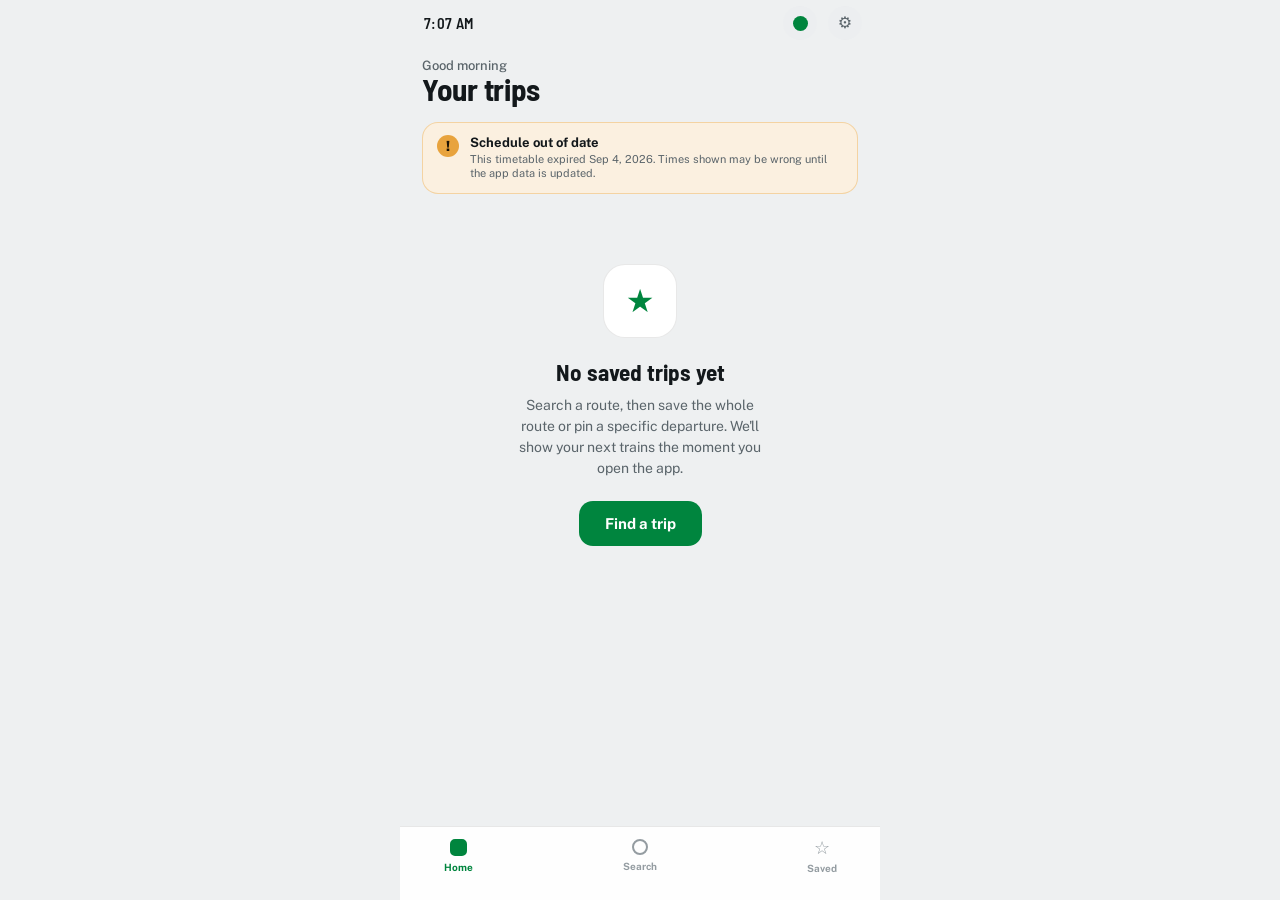
==== docs/index.html @ 58a0aecc "initial commit v1" ====
<!DOCTYPE html>
<html lang="en">
<head>
<meta charset="utf-8">
<meta name="viewport" content="width=device-width, initial-scale=1, viewport-fit=cover, maximum-scale=1">
<meta name="theme-color" content="#0e1113" media="(prefers-color-scheme: dark)">
<meta name="theme-color" content="#eef0f1" media="(prefers-color-scheme: light)">
<meta name="apple-mobile-web-app-capable" content="yes">
<meta name="apple-mobile-web-app-status-bar-style" content="black-translucent">
<meta name="apple-mobile-web-app-title" content="Tracker">
<title>Tracker</title>
<link rel="manifest" href="manifest.webmanifest">
<link rel="icon" href="icon.svg" type="image/svg+xml">
<link rel="icon" href="icon-192.png" sizes="192x192" type="image/png">
<link rel="apple-touch-icon" href="icon-180.png">
<link rel="preconnect" href="https://fonts.googleapis.com">
<link rel="preconnect" href="https://fonts.gstatic.com" crossorigin>
<link href="https://fonts.googleapis.com/css2?family=Barlow+Semi+Condensed:wght@500;600;700&family=Public+Sans:wght@400;500;600;700&display=swap" rel="stylesheet">
<link rel="stylesheet" href="styles.css">
</head>
<body data-theme="dark">
  <div id="app">
    <div id="boot" class="boot">
      <div class="boot-logo">GO</div>
      <div class="boot-msg">Loading schedule…</div>
    </div>
  </div>
  <div id="toast" class="toast" hidden></div>
  <script src="app.js"></script>
</body>
</html>
---- docs/styles.css ----
/* ---- tokens (from Design Spec §02) -------------------------------------- */
:root {
  --page:#050607; --bg:#0e1113; --surface:#171b1e; --surface-2:#21262a;
  --line:rgba(255,255,255,.085);
  --text:#eef1f2; --text-2:#9aa3a8; --text-3:#646e74;
  --accent:#1aa84e;
  --font:'Public Sans',system-ui,-apple-system,sans-serif;
  --num:'Barlow Semi Condensed','Public Sans',sans-serif;
  --safe-top:env(safe-area-inset-top,0px);
  --safe-bottom:env(safe-area-inset-bottom,0px);
}
[data-theme="light"] {
  --page:#c9cdcf; --bg:#eef0f1; --surface:#ffffff; --surface-2:#eceef0;
  --line:rgba(0,0,0,.09);
  --text:#13181b; --text-2:#5a646a; --text-3:#949ca1; --accent:#00853e;
}

* { box-sizing:border-box; -webkit-tap-highlight-color:transparent; }
html, body { margin:0; height:100%; }
body {
  background:var(--bg); color:var(--text); font-family:var(--font);
  overscroll-behavior-y:none;
}
input { font-family:var(--font); }
button { font-family:inherit; }
::-webkit-scrollbar { width:0; height:0; }
input[type=date], input[type=time] { color-scheme:dark; }
[data-theme="light"] input[type=date], [data-theme="light"] input[type=time] { color-scheme:light; }

@keyframes slideUp { from{transform:translateY(16px);opacity:0;} to{transform:translateY(0);opacity:1;} }
@keyframes fadeIn { from{opacity:0;} to{opacity:1;} }
@keyframes toastIn { from{transform:translate(-50%,14px);opacity:0;} to{transform:translate(-50%,0);opacity:1;} }
@media (prefers-reduced-motion: reduce) { * { animation:none !important; } }

#app {
  max-width:480px; margin:0 auto; min-height:100dvh;
  display:flex; flex-direction:column; position:relative;
  background:var(--bg);
}

/* ---- boot --------------------------------------------------------------- */
.boot { flex:1; display:flex; flex-direction:column; align-items:center; justify-content:center; gap:16px; padding:40px; }
.boot-logo {
  width:64px; height:64px; border-radius:18px; background:var(--accent); color:#fff;
  font-family:var(--num); font-weight:700; font-size:28px; letter-spacing:.5px;
  display:flex; align-items:center; justify-content:center;
}
.boot-msg { color:var(--text-2); font-size:14px; font-weight:500; }

/* ---- status bar -------------------------------------------------------- */
.statusbar {
  flex:none; height:calc(46px + var(--safe-top)); padding-top:var(--safe-top);
  display:flex; align-items:center; justify-content:space-between; padding-left:24px; padding-right:18px;
}
.statusbar .clock { font-family:var(--num); font-size:15px; font-weight:600; letter-spacing:.4px; }
.statusbar .right { display:flex; align-items:center; gap:11px; }
.theme-btn {
  width:34px; height:34px; border-radius:50%; border:none; cursor:pointer;
  background:var(--surface-2); display:flex; align-items:center; justify-content:center; padding:0;
}
.theme-btn .moon { width:16px; height:16px; border-radius:50%; box-shadow:inset -5px -2px 0 0 var(--text); }
.theme-btn .sun  { width:15px; height:15px; border-radius:50%; background:var(--accent); }
.gear-btn { color:var(--text-2); font-size:16px; line-height:1; }

/* ---- settings sheet ---------------------------------------------------- */
.sheet-backdrop { position:absolute; inset:0; background:rgba(0,0,0,.45); z-index:50; animation:fadeIn .15s ease; }
.sheet {
  position:absolute; left:0; right:0; bottom:0; z-index:51; background:var(--surface);
  border-radius:22px 22px 0 0; padding:8px 18px calc(22px + var(--safe-bottom)); animation:slideUp .22s ease;
  border-top:1px solid var(--line);
}
.sheet-head { display:flex; align-items:center; justify-content:space-between; padding:10px 0 14px; }
.sheet-head .t { font-size:18px; font-weight:700; }
.sheet-head .x { background:none; border:none; color:var(--text-3); font-size:24px; line-height:1; cursor:pointer; padding:0 4px; }
.set-row { display:flex; align-items:center; justify-content:space-between; gap:12px; width:100%; padding:14px 0; border-top:1px solid var(--line); background:none; border-left:none; border-right:none; border-bottom:none; text-align:left; }
.set-row.toggle { cursor:pointer; }
.set-label { font-size:15px; font-weight:600; color:var(--text); }
.set-sub { font-size:12px; color:var(--text-3); margin-top:2px; }
.seg3 { display:inline-flex; background:var(--surface-2); border-radius:11px; padding:3px; gap:2px; }
.seg3 button { border:none; background:none; color:var(--text-2); font-size:13px; font-weight:700; padding:7px 14px; border-radius:9px; cursor:pointer; }
.seg3 button.on { background:var(--accent); color:#fff; }
.switch { width:46px; height:28px; border-radius:999px; background:var(--surface-2); position:relative; flex:none; transition:background .15s ease; }
.switch .knob { position:absolute; top:3px; left:3px; width:22px; height:22px; border-radius:50%; background:#fff; transition:transform .15s ease; box-shadow:0 1px 3px rgba(0,0,0,.3); }
.switch.on { background:var(--accent); }
.switch.on .knob { transform:translateX(18px); }
.set-info { font-size:12px; color:var(--text-3); padding:16px 0 4px; border-top:1px solid var(--line); margin-top:4px; }

.quick-chips { display:flex; gap:8px; flex-wrap:wrap; }
.quick-chips .now-chip { margin-top:12px; }

/* ---- screen scaffolding ------------------------------------------------ */
.screen { flex:1; display:flex; flex-direction:column; overflow:hidden; }
.scroll { flex:1; overflow-y:auto; -webkit-overflow-scrolling:touch; padding:4px 18px calc(96px + var(--safe-bottom)); }
.head { padding:8px 4px 16px; }
.eyebrow { font-size:13px; color:var(--text-2); font-weight:500; }
.title { font-family:var(--num); font-size:31px; font-weight:700; line-height:1.05; letter-spacing:-.3px; }
.subhead { font-size:13px; color:var(--text-2); margin-top:2px; }

/* ---- install banner ---------------------------------------------------- */
.install {
  display:flex; align-items:center; gap:12px; margin:0 4px 16px; padding:13px 14px; border-radius:16px;
  background:color-mix(in srgb,var(--accent) 13%,var(--surface));
  border:1px solid color-mix(in srgb,var(--accent) 30%,transparent);
}
.install .logo { width:38px; height:38px; border-radius:10px; background:var(--accent); color:#fff; font-family:var(--num); font-weight:700; font-size:16px; display:flex; align-items:center; justify-content:center; flex:none; }
.install .body { flex:1; }
.install .t { font-size:13px; font-weight:700; }
.install .s { font-size:11px; color:var(--text-2); margin-top:1px; }
.install .x { color:var(--text-3); font-size:20px; cursor:pointer; padding:2px 6px; line-height:1; background:none; border:none; }
.install .actions { display:flex; gap:6px; align-items:center; }
.install .go { background:var(--accent); color:#fff; border:none; border-radius:9px; font-size:12px; font-weight:700; padding:7px 12px; cursor:pointer; }

/* stale-data banner */
.stale-banner {
  display:flex; align-items:flex-start; gap:11px; margin:0 4px 16px; padding:12px 14px; border-radius:16px;
  background:color-mix(in srgb,#e8a33d 16%,var(--surface)); border:1px solid color-mix(in srgb,#e8a33d 38%,transparent);
}
.stale-banner .ic { width:22px; height:22px; border-radius:50%; background:#e8a33d; color:#1a1205; font-weight:800; font-size:14px; display:flex; align-items:center; justify-content:center; flex:none; }
.stale-banner .t { font-size:13px; font-weight:700; }
.stale-banner .s { font-size:11px; color:var(--text-2); margin-top:2px; line-height:1.35; }

/* ---- variant toggle ---------------------------------------------------- */
/* ---- cards ------------------------------------------------------------- */
.card { background:var(--surface); border:1px solid var(--line); border-radius:20px; padding:16px 16px 12px; margin-bottom:14px; cursor:pointer; }
.card-top { display:flex; align-items:center; justify-content:space-between; margin-bottom:14px; }
.card-od { display:flex; align-items:center; gap:10px; min-width:0; }
.od-text { font-size:15px; font-weight:600; display:flex; align-items:center; gap:7px; white-space:nowrap; overflow:hidden; }
.od-text .arr { color:var(--text-3); }
.badge { font-family:var(--num); font-weight:700; font-size:13px; color:#fff; padding:3px 9px; border-radius:7px; letter-spacing:.6px; flex:none; }
.badge.sm { font-size:11px; padding:2px 7px; border-radius:6px; }
.icon-btn { width:34px; height:34px; border-radius:10px; background:var(--surface-2); border:none; display:flex; align-items:center; justify-content:center; cursor:pointer; flex:none; color:var(--text-2); font-size:17px; }

.hero-row { display:flex; align-items:flex-end; gap:12px; }
.hero-time { font-family:var(--num); font-size:46px; font-weight:700; line-height:.82; letter-spacing:-.5px; }
.hero-meta { padding-bottom:4px; min-width:0; }
.in-pill { display:inline-flex; align-items:center; gap:6px; background:var(--accent); color:#fff; padding:4px 11px; border-radius:999px; font-weight:700; font-size:13px; font-family:var(--num); }
.hero-sub { font-size:12px; color:var(--text-2); margin-top:6px; font-family:var(--num); font-weight:500; }

.dep-list { margin-top:13px; border-top:1px solid var(--line); padding-top:2px; }
.dep-row { display:flex; align-items:center; justify-content:space-between; padding:9px 2px; cursor:pointer; }
.dep-row .l { display:flex; align-items:baseline; gap:10px; }
.dep-row .time { font-family:var(--num); font-size:19px; font-weight:600; }
.dep-row .sub { font-size:12px; color:var(--text-2); }
.dep-row .in { font-size:13px; font-weight:600; color:var(--text-2); font-family:var(--num); }
.expand { text-align:center; font-size:12px; color:var(--text-3); font-weight:700; padding:6px 0 2px; }

/* service-done card (edge state) */
.svc-done { display:flex; align-items:center; gap:13px; background:color-mix(in srgb,var(--text-3) 8%,var(--surface)); border:1px dashed var(--line); border-radius:14px; padding:15px 16px; }
.svc-done .ic { width:40px; height:40px; border-radius:50%; background:var(--surface-2); display:flex; align-items:center; justify-content:center; flex:none; }
.svc-done .ic .moon { width:18px; height:18px; border-radius:50%; box-shadow:inset -6px -2px 0 0 var(--text-2); }
.svc-done .t { font-size:15px; font-weight:700; }
.svc-done .s { font-size:12.5px; color:var(--text-2); margin-top:2px; font-family:var(--num); }

/* ---- empty / add ------------------------------------------------------- */
.empty { text-align:center; padding:54px 20px; }
.empty .box { width:74px; height:74px; border-radius:22px; background:var(--surface); border:1px solid var(--line); display:flex; align-items:center; justify-content:center; margin:0 auto 20px; font-size:32px; color:var(--accent); }
.empty .h { font-family:var(--num); font-size:23px; font-weight:700; margin-bottom:9px; }
.empty .p { font-size:14px; color:var(--text-2); line-height:1.5; max-width:248px; margin:0 auto 22px; }
.btn-primary { display:inline-block; background:var(--accent); color:#fff; padding:14px 26px; border-radius:14px; font-size:15px; font-weight:700; cursor:pointer; border:none; }
.add-trip { width:100%; background:transparent; border:1.5px dashed var(--line); color:var(--text-2); padding:15px; border-radius:16px; font-size:15px; font-weight:700; cursor:pointer; text-align:center; margin-top:2px; }

/* ---- search ------------------------------------------------------------ */
.od-group { position:relative; background:var(--surface); border:1px solid var(--line); border-radius:18px; padding:4px; }
.od-field { display:flex; align-items:center; gap:13px; padding:15px 14px; cursor:pointer; }
.od-marker { width:11px; height:11px; flex:none; }
.od-marker.from { border-radius:50%; border:2.5px solid var(--text-3); }
.od-marker.to { border-radius:3px; background:var(--text-3); }
.od-field .lbl { font-size:11px; color:var(--text-3); font-weight:700; text-transform:uppercase; letter-spacing:.6px; }
.od-field .val { font-size:16px; font-weight:600; margin-top:2px; }
.od-field .val.empty { color:var(--text-3); }
.od-divider { height:1px; background:var(--line); margin-left:38px; }
.swap { position:absolute; right:16px; top:50%; transform:translateY(-50%); width:38px; height:38px; border-radius:11px; background:var(--surface-2); border:1px solid var(--line); display:flex; align-items:center; justify-content:center; cursor:pointer; color:var(--text-2); font-size:17px; }
.dt-row { display:flex; gap:10px; margin-top:14px; }
.dt-field { flex:1; background:var(--surface); border:1px solid var(--line); border-radius:14px; padding:11px 14px; display:block; cursor:pointer; }
.dt-field .lbl { font-size:11px; color:var(--text-3); font-weight:700; text-transform:uppercase; letter-spacing:.6px; }
.dt-field input { background:none; border:none; color:var(--text); font-size:15px; font-weight:600; width:100%; margin-top:3px; outline:none; }
.now-chip { display:inline-flex; align-items:center; gap:7px; margin-top:12px; padding:8px 14px; border-radius:999px; cursor:pointer; border:1px solid var(--line); background:var(--surface); color:var(--text-2); font-size:13px; font-weight:700; }
.now-chip .dot { width:7px; height:7px; border-radius:50%; background:var(--text-3); }
.now-chip.on { background:color-mix(in srgb,var(--accent) 16%,transparent); border-color:color-mix(in srgb,var(--accent) 35%,transparent); color:var(--accent); }
.now-chip.on .dot { background:var(--accent); }
.search-btn { width:100%; margin-top:18px; background:var(--accent); color:#fff; padding:16px; border-radius:16px; font-size:16px; font-weight:700; cursor:pointer; border:none; }
.search-btn:disabled { opacity:.55; }
.section-label { font-size:12px; font-weight:700; color:var(--text-3); text-transform:uppercase; letter-spacing:.7px; margin:26px 4px 6px; }
.recent { display:flex; align-items:center; gap:13px; padding:13px 6px; border-bottom:1px solid var(--line); cursor:pointer; }
.recent .ic { font-size:16px; color:var(--text-3); }
.recent .od { flex:1; font-size:14px; font-weight:600; white-space:nowrap; overflow:hidden; }
.recent .od .arr { color:var(--text-3); font-weight:500; }
.recent-x { flex:none; width:30px; height:30px; border-radius:8px; border:none; background:transparent; color:var(--text-3); font-size:19px; line-height:1; cursor:pointer; display:flex; align-items:center; justify-content:center; }
.recent-x:hover { background:var(--surface-2); color:var(--text-2); }

/* ---- picker ------------------------------------------------------------ */
.picker { position:absolute; inset:0; background:var(--bg); z-index:40; display:flex; flex-direction:column; animation:slideUp .22s ease; padding-top:var(--safe-top); }
.picker-head { display:flex; align-items:center; gap:12px; padding:18px 18px 10px; }
.picker-head .back { font-size:24px; color:var(--text-2); cursor:pointer; line-height:1; background:none; border:none; }
.picker-head .t { font-size:17px; font-weight:700; }
.picker-search { padding:0 18px 12px; }
.picker-search input { width:100%; background:var(--surface-2); border:1px solid var(--line); border-radius:12px; padding:13px 14px; color:var(--text); font-size:15px; outline:none; }
.picker-toggle { display:flex; gap:3px; margin:0 18px 8px; background:var(--surface); border:1px solid var(--line); padding:3px; border-radius:11px; width:fit-content; }
.picker-toggle button { padding:6px 16px; border-radius:8px; font-size:12px; font-weight:700; cursor:pointer; border:none; background:transparent; color:var(--text-2); }
.picker-toggle button.on { background:var(--accent); color:#fff; }
.picker-list { flex:1; overflow-y:auto; padding:0 10px calc(20px + var(--safe-bottom)); }
.picker-empty { padding:24px; text-align:center; color:var(--text-3); }
.st-group { display:flex; align-items:center; gap:9px; padding:16px 12px 7px; position:sticky; top:0; background:var(--bg); z-index:1; }
.st-group-name { font-size:11px; font-weight:700; color:var(--text-2); text-transform:uppercase; letter-spacing:.6px; }
.st-row { display:flex; align-items:center; gap:13px; padding:14px 12px; border-radius:12px; cursor:pointer; }
.st-row .dot { width:13px; height:13px; border-radius:50%; flex:0 0 13px; }
.st-row .name { flex:1 1 auto; min-width:0; font-size:15px; font-weight:600; }
.st-row .code { font-size:11px; font-weight:700; color:var(--text-3); font-family:var(--num); letter-spacing:.5px; }

/* ---- results ----------------------------------------------------------- */
.pushhead { flex:none; padding:6px 16px 13px; border-bottom:1px solid var(--line); display:flex; align-items:center; gap:12px; padding-top:calc(6px + var(--safe-top)); }
.pushhead .back { font-size:23px; color:var(--text-2); cursor:pointer; line-height:1; background:none; border:none; }
.pushhead .ttl { flex:1; min-width:0; }
.pushhead .od { font-size:18px; font-weight:700; display:flex; align-items:center; gap:7px; white-space:nowrap; overflow:hidden; }
.pushhead .od .arr { color:var(--text-3); }
.pushhead .ctx { font-size:12px; color:var(--text-2); margin-top:2px; }
.pushhead .static { flex:1; font-size:18px; font-weight:700; }
.res-list { flex:1; overflow-y:auto; padding:14px 16px calc(96px + var(--safe-bottom)); }
.res-head { font-size:12px; font-weight:700; color:var(--accent); text-transform:uppercase; letter-spacing:.7px; margin:0 2px 10px; }
.res-row { background:var(--surface); border:1px solid var(--line); border-radius:16px; padding:14px; margin-bottom:10px; cursor:pointer; display:flex; align-items:stretch; gap:14px; }
.res-row.soon { border-color:color-mix(in srgb,var(--accent) 50%,var(--line)); }
.res-row .bar { flex:none; width:4px; border-radius:4px; }
.res-row .mid { flex:1; min-width:0; }
.res-row .times { display:flex; align-items:baseline; gap:9px; }
.res-row .dep { font-family:var(--num); font-size:27px; font-weight:700; line-height:1; }
.res-row .to { font-size:13px; color:var(--text-3); }
.res-row .arr { font-family:var(--num); font-size:21px; font-weight:600; color:var(--text-2); }
.res-row .info { display:flex; align-items:center; gap:8px; margin-top:8px; flex-wrap:wrap; }
.res-row .info .hs { font-size:12px; color:var(--text-2); }
.res-row .info .stops { font-size:12px; color:var(--text-3); }
.res-row .right { flex:none; display:flex; flex-direction:column; align-items:flex-end; justify-content:center; }
.res-row .mins { font-family:var(--num); font-size:13px; font-weight:700; color:var(--accent); text-align:right; }
.res-row .dur { font-size:11px; color:var(--text-3); margin-top:1px; text-align:right; }
.route-save { flex:none; display:flex; align-items:center; gap:6px; padding:8px 13px; border-radius:999px; border:1px solid var(--line); background:var(--surface); color:var(--text-2); font-size:13px; font-weight:700; cursor:pointer; }
.route-save .ic { font-size:15px; line-height:1; }
.route-save.on { background:color-mix(in srgb,var(--accent) 16%,transparent); border-color:color-mix(in srgb,var(--accent) 35%,transparent); color:var(--accent); }
.pin-btn { margin-top:7px; padding:4px 11px; border-radius:999px; border:1px solid var(--line); background:var(--surface-2); color:var(--text-2); font-size:11px; font-weight:700; cursor:pointer; }
.pin-btn.on { background:color-mix(in srgb,var(--accent) 18%,transparent); border-color:color-mix(in srgb,var(--accent) 40%,transparent); color:var(--accent); }
.pin-card .eyebrow-pin { font-size:11px; font-weight:700; color:var(--text-3); text-transform:uppercase; letter-spacing:.6px; margin-bottom:10px; }

/* ---- detail ------------------------------------------------------------ */
.detail-scroll { flex:1; overflow-y:auto; padding:16px 18px calc(96px + var(--safe-bottom)); }
.detail-card { background:var(--surface); border:1px solid var(--line); border-radius:18px; padding:16px; margin-bottom:20px; }
.detail-line { display:flex; align-items:center; gap:9px; margin-bottom:16px; }
.detail-line .nm { font-size:12px; font-weight:700; color:var(--text-2); text-transform:uppercase; letter-spacing:.6px; }
.detail-od { display:flex; align-items:center; justify-content:space-between; gap:8px; }
.detail-od .t { font-family:var(--num); font-size:30px; font-weight:700; line-height:1; }
.detail-od .s { font-size:13px; color:var(--text-2); margin-top:5px; white-space:nowrap; }
.detail-od .mid { flex:1; display:flex; flex-direction:column; align-items:center; padding:0 10px; }
.detail-od .dur { font-size:11px; font-weight:700; font-family:var(--num); background:var(--surface-2); padding:3px 9px; border-radius:999px; white-space:nowrap; }
.detail-od .track { width:100%; height:2px; background:var(--line); margin-top:9px; position:relative; }
.detail-od .track .tri { position:absolute; right:-1px; top:-3px; color:var(--text-3); font-size:11px; }
.amenities { display:flex; flex-wrap:wrap; gap:8px; margin-bottom:24px; }
.amenity { display:flex; align-items:center; gap:7px; background:var(--surface); border:1px solid var(--line); border-radius:10px; padding:8px 12px; }
.amenity .dot { width:7px; height:7px; border-radius:50%; background:var(--accent); }
.amenity span { font-size:13px; font-weight:600; color:var(--text-2); }
.timeline { position:relative; padding-left:4px; }
.timeline .spine { position:absolute; left:13px; top:20px; bottom:20px; width:2px; opacity:.35; z-index:1; }
.stop { display:flex; align-items:center; gap:15px; position:relative; padding:9px 0; }
.stop .dotwrap { flex:none; width:18px; display:flex; justify-content:center; }
.stop .dot { border-radius:50%; z-index:2; }
.stop .row { flex:1; display:flex; align-items:center; justify-content:space-between; gap:10px; }
.stop .nm { }
.stop .tm { font-family:var(--num); font-size:15px; font-weight:600; color:var(--text-2); white-space:nowrap; }

/* ---- tab bar ----------------------------------------------------------- */
.tabbar {
  flex:none; height:calc(74px + var(--safe-bottom)); padding-bottom:var(--safe-bottom);
  background:color-mix(in srgb,var(--surface) 90%,transparent);
  backdrop-filter:blur(14px); -webkit-backdrop-filter:blur(14px);
  border-top:1px solid var(--line);
  display:flex; align-items:flex-start; padding-left:30px; padding-right:30px; padding-top:11px; justify-content:space-between;
}
.tab { display:flex; flex-direction:column; align-items:center; gap:5px; cursor:pointer; width:56px; background:none; border:none; }
.tab .label { font-size:10px; font-weight:700; color:var(--text-3); }
.tab.on .label { color:var(--accent); }
.tab .ic-home { width:17px; height:17px; border-radius:5px; border:2px solid var(--text-3); }
.tab.on .ic-home { border-color:var(--accent); background:var(--accent); }
.tab .ic-search { width:16px; height:16px; border-radius:50%; border:2px solid var(--text-3); }
.tab.on .ic-search { border-color:var(--accent); background:var(--accent); }
.tab .ic-star { font-size:18px; line-height:1; color:var(--text-3); }
.tab.on .ic-star { color:var(--accent); }

/* ---- saved (manage) ---------------------------------------------------- */
.saved-row { display:flex; align-items:center; gap:13px; background:var(--surface); border:1px solid var(--line); border-radius:16px; padding:14px; margin-bottom:12px; cursor:pointer; }
.saved-row .bar { width:5px; align-self:stretch; border-radius:4px; flex:none; }
.saved-row .mid { flex:1; min-width:0; }
.saved-row .od { display:flex; align-items:center; gap:8px; margin-bottom:5px; }
.saved-row .od .nm { font-size:15px; font-weight:600; white-space:nowrap; }
.saved-row .od .arr { color:var(--text-3); }
.saved-row .nx { font-size:12px; color:var(--text-2); }
.saved-row .nx .in { color:var(--accent); font-weight:700; }
.saved-row .actions { display:flex; gap:8px; flex:none; }

/* ---- toast ------------------------------------------------------------- */
.toast {
  position:fixed; left:50%; bottom:calc(98px + var(--safe-bottom)); transform:translateX(-50%);
  background:var(--text); color:var(--bg); padding:11px 18px; border-radius:999px;
  font-size:13px; font-weight:700; white-space:nowrap; z-index:60;
  box-shadow:0 8px 26px rgba(0,0,0,.35); animation:toastIn .25s ease;
}
.toast[hidden] { display:none; }
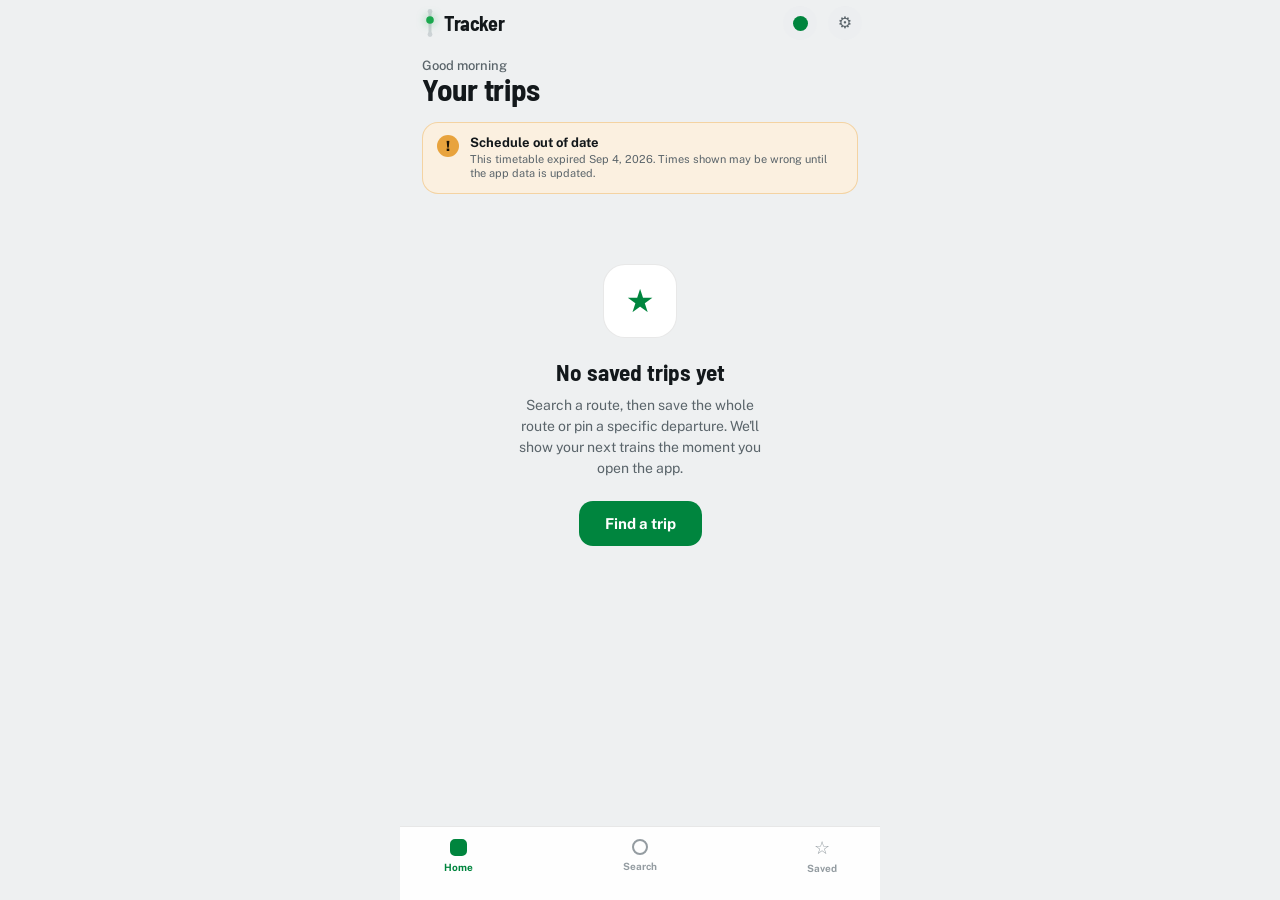
==== commit a47e5cc9: "Add brand logo lockup and branded splash screen Replace the top-left in-app clock with the Tracker l" ====
--- a/docs/index.html
+++ b/docs/index.html
@@ -2,7 +2,7 @@
 <html lang="en">
 <head>
 <meta charset="utf-8">
-<meta name="viewport" content="width=device-width, initial-scale=1, viewport-fit=cover, maximum-scale=1">
+<meta name="viewport" content="width=device-width, initial-scale=1, viewport-fit=cover">
 <meta name="theme-color" content="#0e1113" media="(prefers-color-scheme: dark)">
 <meta name="theme-color" content="#eef0f1" media="(prefers-color-scheme: light)">
 <meta name="apple-mobile-web-app-capable" content="yes">
@@ -21,8 +21,20 @@
 <body data-theme="dark">
   <div id="app">
     <div id="boot" class="boot">
-      <div class="boot-logo">GO</div>
-      <div class="boot-msg">Loading schedule…</div>
+      <div class="splash-mark">
+        <svg viewBox="0 0 64 132" aria-hidden="true">
+          <rect class="rail" x="29" y="4" width="6" height="124" rx="3"/>
+          <circle class="rail" cx="32" cy="6" r="5.5"/>
+          <circle class="rail" cx="32" cy="126" r="5.5"/>
+          <circle class="ring" cx="32" cy="62" r="30"/>
+          <circle class="ring2" cx="32" cy="62" r="23"/>
+          <circle class="glow" cx="32" cy="62" r="18"/>
+          <circle class="live" cx="32" cy="62" r="13"/>
+        </svg>
+      </div>
+      <div class="splash-name">Tracker</div>
+      <div class="splash-tag">Always on track.</div>
+      <div class="splash-foot">GO Transit schedules · offline ready</div>
     </div>
   </div>
   <div id="toast" class="toast" hidden></div>
--- a/docs/styles.css
+++ b/docs/styles.css
@@ -4,6 +4,7 @@
   --line:rgba(255,255,255,.085);
   --text:#eef1f2; --text-2:#9aa3a8; --text-3:#646e74;
   --accent:#1aa84e;
+  --live:#1aa84e; --rail:#39424a;
   --font:'Public Sans',system-ui,-apple-system,sans-serif;
   --num:'Barlow Semi Condensed','Public Sans',sans-serif;
   --safe-top:env(safe-area-inset-top,0px);
@@ -13,9 +14,12 @@
   --page:#c9cdcf; --bg:#eef0f1; --surface:#ffffff; --surface-2:#eceef0;
   --line:rgba(0,0,0,.09);
   --text:#13181b; --text-2:#5a646a; --text-3:#949ca1; --accent:#00853e;
+  --rail:#cdd3d6;
 }
 
 * { box-sizing:border-box; -webkit-tap-highlight-color:transparent; }
+:focus-visible { outline:2px solid var(--accent); outline-offset:2px; border-radius:8px; }
+[data-act]:focus:not(:focus-visible) { outline:none; }
 html, body { margin:0; height:100%; }
 body {
   background:var(--bg); color:var(--text); font-family:var(--font);
@@ -33,19 +37,38 @@
 @media (prefers-reduced-motion: reduce) { * { animation:none !important; } }
 
 #app {
-  max-width:480px; margin:0 auto; min-height:100dvh;
-  display:flex; flex-direction:column; position:relative;
+  max-width:480px; margin:0 auto; height:100vh; height:100dvh; max-height:100dvh;
+  display:flex; flex-direction:column; position:relative; overflow:hidden;
   background:var(--bg);
 }
 
-/* ---- boot --------------------------------------------------------------- */
-.boot { flex:1; display:flex; flex-direction:column; align-items:center; justify-content:center; gap:16px; padding:40px; }
+/* ---- boot / splash ------------------------------------------------------ */
+.boot { flex:1; display:flex; flex-direction:column; align-items:center; justify-content:center; gap:0; padding:40px; position:relative; background:var(--bg); }
+.splash-mark { width:64px; height:132px; margin-bottom:24px; }
+.splash-mark svg { width:100%; height:100%; overflow:visible; display:block; }
+.splash-mark .rail { fill:var(--rail); }
+.splash-mark .ring { fill:none; stroke:rgba(26,168,78,.18); stroke-width:2; }
+.splash-mark .ring2 { fill:none; stroke:rgba(26,168,78,.32); stroke-width:2; }
+.splash-mark .glow { fill:rgba(26,168,78,.20); }
+.splash-mark .live { fill:var(--live); transform-box:fill-box; transform-origin:center; animation:livePulse 1.8s ease-in-out infinite; }
+@keyframes livePulse { 0%,100% { opacity:.78; } 50% { opacity:1; } }
+.splash-name { font-family:var(--num); font-weight:700; font-size:42px; letter-spacing:-.8px; color:var(--text); line-height:1; }
+.splash-tag { font-size:13px; color:var(--text-2); font-weight:500; margin-top:10px; }
+.splash-foot { position:absolute; bottom:calc(30px + var(--safe-bottom)); font-size:11px; color:var(--text-3); }
+/* legacy boot fallback */
 .boot-logo {
   width:64px; height:64px; border-radius:18px; background:var(--accent); color:#fff;
   font-family:var(--num); font-weight:700; font-size:28px; letter-spacing:.5px;
   display:flex; align-items:center; justify-content:center;
 }
 .boot-msg { color:var(--text-2); font-size:14px; font-weight:500; }
+
+/* ---- brand lockup (status bar) ------------------------------------------ */
+.statusbar .brand { display:flex; align-items:center; gap:8px; }
+.brand-mark { width:12px; height:30px; flex:none; overflow:visible; }
+.brand-mark .rail { fill:var(--rail); }
+.brand-mark .live { fill:var(--live); filter:drop-shadow(0 0 5px rgba(26,168,78,.55)); }
+.brand-name { font-family:var(--num); font-weight:700; font-size:20px; letter-spacing:-.4px; color:var(--text); line-height:1; }
 
 /* ---- status bar -------------------------------------------------------- */
 .statusbar {
@@ -89,7 +112,7 @@
 .quick-chips .now-chip { margin-top:12px; }
 
 /* ---- screen scaffolding ------------------------------------------------ */
-.screen { flex:1; display:flex; flex-direction:column; overflow:hidden; }
+.screen { flex:1; min-height:0; display:flex; flex-direction:column; overflow:hidden; }
 .scroll { flex:1; overflow-y:auto; -webkit-overflow-scrolling:touch; padding:4px 18px calc(96px + var(--safe-bottom)); }
 .head { padding:8px 4px 16px; }
 .eyebrow { font-size:13px; color:var(--text-2); font-weight:500; }
@@ -180,6 +203,7 @@
 .now-chip.on .dot { background:var(--accent); }
 .search-btn { width:100%; margin-top:18px; background:var(--accent); color:#fff; padding:16px; border-radius:16px; font-size:16px; font-weight:700; cursor:pointer; border:none; }
 .search-btn:disabled { opacity:.55; }
+.search-hint { margin:10px 4px 0; font-size:12.5px; color:#e8a33d; font-weight:600; text-align:center; }
 .section-label { font-size:12px; font-weight:700; color:var(--text-3); text-transform:uppercase; letter-spacing:.7px; margin:26px 4px 6px; }
 .recent { display:flex; align-items:center; gap:13px; padding:13px 6px; border-bottom:1px solid var(--line); cursor:pointer; }
 .recent .ic { font-size:16px; color:var(--text-3); }
@@ -217,6 +241,8 @@
 .pushhead .static { flex:1; font-size:18px; font-weight:700; }
 .res-list { flex:1; overflow-y:auto; padding:14px 16px calc(96px + var(--safe-bottom)); }
 .res-head { font-size:12px; font-weight:700; color:var(--accent); text-transform:uppercase; letter-spacing:.7px; margin:0 2px 10px; }
+.res-day { font-size:12px; font-weight:700; color:var(--text-3); text-transform:uppercase; letter-spacing:.7px; margin:18px 2px 10px; display:flex; align-items:center; gap:10px; }
+.res-day::after { content:""; flex:1; height:1px; background:var(--line); }
 .res-row { background:var(--surface); border:1px solid var(--line); border-radius:16px; padding:14px; margin-bottom:10px; cursor:pointer; display:flex; align-items:stretch; gap:14px; }
 .res-row.soon { border-color:color-mix(in srgb,var(--accent) 50%,var(--line)); }
 .res-row .bar { flex:none; width:4px; border-radius:4px; }
@@ -243,6 +269,7 @@
 .detail-card { background:var(--surface); border:1px solid var(--line); border-radius:18px; padding:16px; margin-bottom:20px; }
 .detail-line { display:flex; align-items:center; gap:9px; margin-bottom:16px; }
 .detail-line .nm { font-size:12px; font-weight:700; color:var(--text-2); text-transform:uppercase; letter-spacing:.6px; }
+.detail-line .detail-in { margin-left:auto; font-family:var(--num); font-size:13px; font-weight:700; color:var(--accent); }
 .detail-od { display:flex; align-items:center; justify-content:space-between; gap:8px; }
 .detail-od .t { font-family:var(--num); font-size:30px; font-weight:700; line-height:1; }
 .detail-od .s { font-size:13px; color:var(--text-2); margin-top:5px; white-space:nowrap; }
@@ -263,6 +290,19 @@
 .stop .nm { }
 .stop .tm { font-family:var(--num); font-size:15px; font-weight:600; color:var(--text-2); white-space:nowrap; }
 
+/* ---- mode icon + bus board --------------------------------------------- */
+.mode-ic { width:14px; height:14px; flex:none; fill:currentColor; color:var(--text-3); vertical-align:-2px; }
+.detail-line .mode-ic { color:var(--text-2); }
+.bus-board { margin-bottom:22px; }
+.bus-row { display:flex; align-items:center; gap:10px; padding:11px 4px; border-bottom:1px solid var(--line); }
+.bus-row:last-child { border-bottom:none; }
+.bus-row .bus-hs { flex:1; min-width:0; font-size:14px; font-weight:600; color:var(--text); white-space:nowrap; overflow:hidden; text-overflow:ellipsis; }
+.bus-row .bus-tm { flex:none; text-align:right; display:flex; flex-direction:column; align-items:flex-end; }
+.bus-row .bus-tm .t { font-family:var(--num); font-size:15px; font-weight:600; }
+.bus-row .bus-tm .in { font-size:11px; color:var(--accent); font-weight:700; font-family:var(--num); }
+.section-label .mode-ic { color:var(--text-3); margin-right:2px; }
+.empty .box .mode-ic { width:34px; height:34px; color:var(--accent); vertical-align:0; }
+
 /* ---- tab bar ----------------------------------------------------------- */
 .tabbar {
   flex:none; height:calc(74px + var(--safe-bottom)); padding-bottom:var(--safe-bottom);
